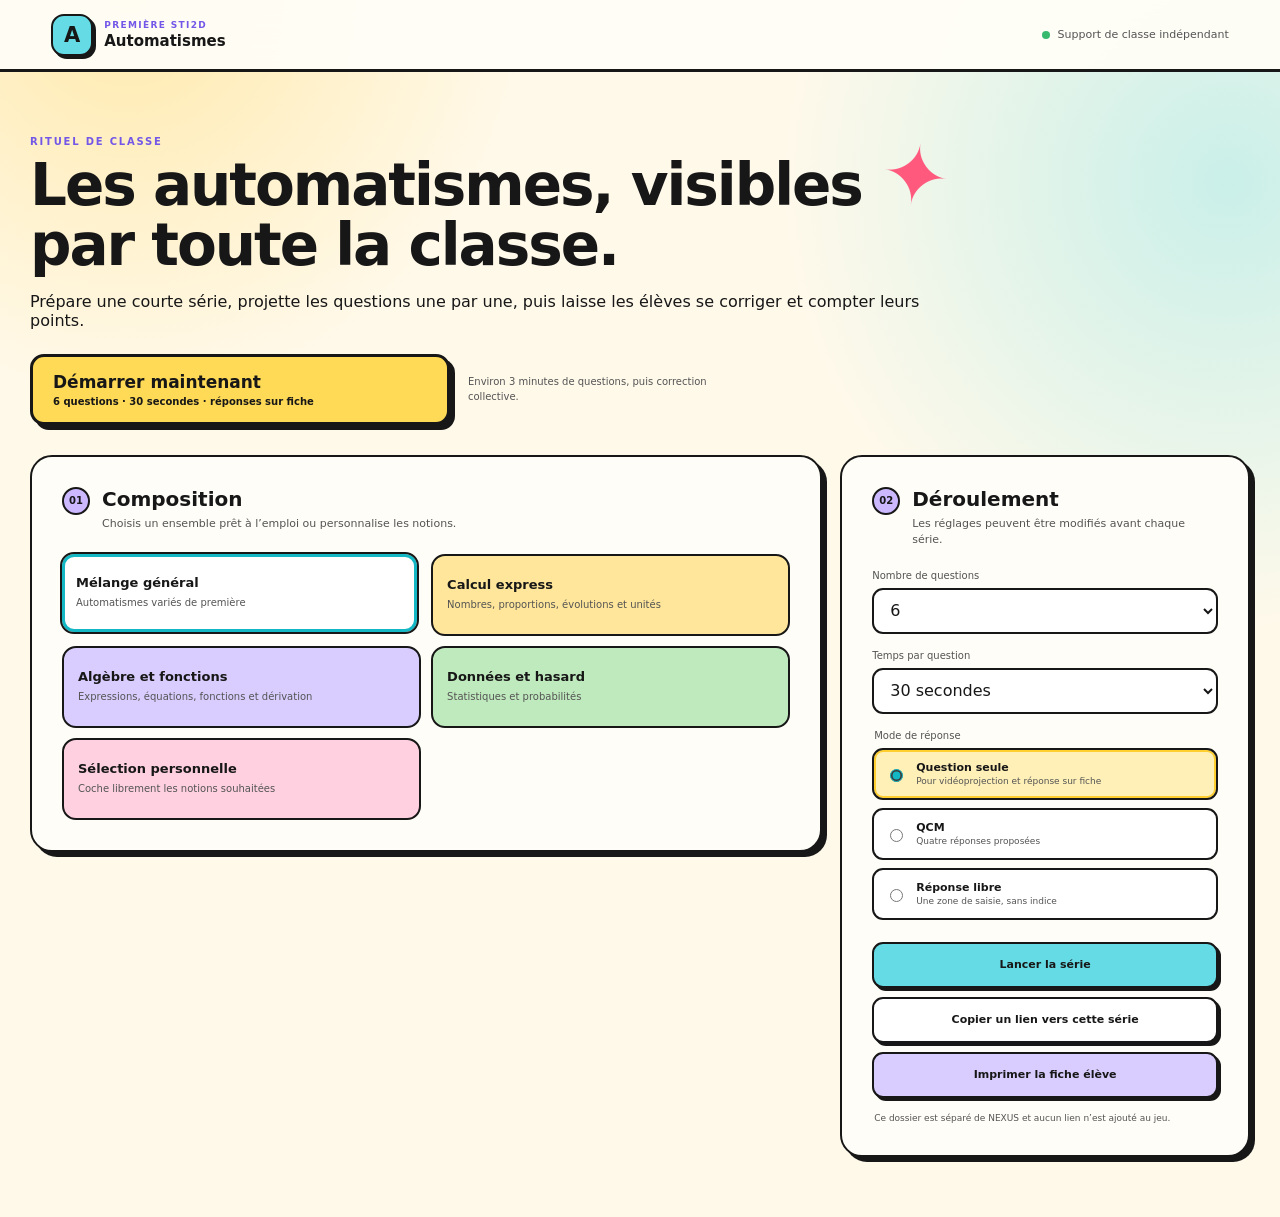
==== index.html @ 1dc505b8 "Synchroniser le moteur de questions audité" ====
<!doctype html>
<html lang="fr">
  <head>
    <meta charset="utf-8">
    <meta name="viewport" content="width=device-width, initial-scale=1, maximum-scale=1, user-scalable=no, viewport-fit=cover">
    <meta name="theme-color" content="#fffaf0">
    <meta name="robots" content="noindex, nofollow, noarchive">
    <title>Automatismes STI2D</title>
    <link rel="stylesheet" href="styles.css?v=1">
  </head>
  <body>
    <div class="ambient ambient-a"></div>
    <div class="ambient ambient-b"></div>

    <header class="topbar">
      <div class="brand"><span class="brand-mark">A</span><span><small>Première STI2D</small><strong>Automatismes</strong></span></div>
      <div class="privacy"><span></span>Support de classe indépendant</div>
    </header>

    <main class="shell">
      <section id="setup-screen" class="screen setup-screen">
        <div class="hero">
          <p class="eyebrow">Rituel de classe</p>
          <h1>Les automatismes, visibles par toute la classe.</h1>
          <p>Prépare une courte série, projette les questions une par une, puis laisse les élèves se corriger et compter leurs points.</p>
          <div class="quick-launch">
            <button id="quick-start" class="quick-button" type="button"><span>Démarrer maintenant</span><strong>6 questions · 30 secondes · réponses sur fiche</strong></button>
            <small>Environ 3 minutes de questions, puis correction collective.</small>
          </div>
        </div>

        <div class="setup-grid">
          <section class="panel configuration-panel">
            <div class="panel-title"><span>01</span><div><h2>Composition</h2><p>Choisis un ensemble prêt à l’emploi ou personnalise les notions.</p></div></div>
            <div id="preset-list" class="preset-list" role="radiogroup" aria-label="Type de série">
              <button type="button" class="preset active" data-preset="mixed" role="radio" aria-checked="true"><strong>Mélange général</strong><span>Automatismes variés de première</span></button>
              <button type="button" class="preset" data-preset="calculation" role="radio" aria-checked="false"><strong>Calcul express</strong><span>Nombres, proportions, évolutions et unités</span></button>
              <button type="button" class="preset" data-preset="algebra" role="radio" aria-checked="false"><strong>Algèbre et fonctions</strong><span>Expressions, équations, fonctions et dérivation</span></button>
              <button type="button" class="preset" data-preset="data" role="radio" aria-checked="false"><strong>Données et hasard</strong><span>Statistiques et probabilités</span></button>
              <button type="button" class="preset" data-preset="custom" role="radio" aria-checked="false"><strong>Sélection personnelle</strong><span>Coche librement les notions souhaitées</span></button>
            </div>
            <div id="skill-picker" class="skill-picker" hidden>
              <div class="skill-picker-head"><strong>Notions disponibles</strong><button id="toggle-all-skills" type="button">Tout sélectionner</button></div>
              <div id="skill-list" class="skill-list"></div>
            </div>
          </section>

          <aside class="panel settings-panel">
            <div class="panel-title"><span>02</span><div><h2>Déroulement</h2><p>Les réglages peuvent être modifiés avant chaque série.</p></div></div>
            <label class="field"><span>Nombre de questions</span><select id="question-count"><option>4</option><option selected>6</option><option>8</option><option>10</option><option>12</option></select></label>
            <label class="field"><span>Temps par question</span><select id="question-duration"><option value="15">15 secondes</option><option value="20">20 secondes</option><option value="30" selected>30 secondes</option><option value="45">45 secondes</option><option value="60">1 minute</option><option value="0">Sans chronomètre</option></select></label>
            <fieldset class="mode-field">
              <legend>Mode de réponse</legend>
              <label><input type="radio" name="answer-mode" value="projection" checked><span><b>Question seule</b><small>Pour vidéoprojection et réponse sur fiche</small></span></label>
              <label><input type="radio" name="answer-mode" value="qcm"><span><b>QCM</b><small>Quatre réponses proposées</small></span></label>
              <label><input type="radio" name="answer-mode" value="free"><span><b>Réponse libre</b><small>Une zone de saisie, sans indice</small></span></label>
            </fieldset>
            <div class="setup-actions">
              <button id="start-series" class="primary-button" type="button">Lancer la série</button>
              <button id="copy-series-link" class="secondary-button" type="button">Copier un lien vers cette série</button>
              <a class="sheet-button" href="fiche.html" target="_blank" rel="noopener">Imprimer la fiche élève</a>
            </div>
            <p class="private-note">Ce dossier est séparé de NEXUS et aucun lien n’est ajouté au jeu.</p>
          </aside>
        </div>
      </section>

      <section id="series-screen" class="screen series-screen" hidden>
        <div class="series-head">
          <div><p class="eyebrow">Automatismes du jour</p><strong id="series-progress">Question 1 sur 6</strong></div>
          <div class="progress-line"><span id="progress-bar"></span></div>
          <button id="pause-series" class="ghost-button" type="button">Pause</button>
        </div>
        <article class="question-panel">
          <div class="question-topline">
            <span id="question-skill">Calcul numérique</span>
            <div id="timer" class="timer"><strong id="timer-value">30</strong><small>s</small></div>
          </div>
          <div id="question-visual" class="question-visual" hidden></div>
          <h2 id="question-text"></h2>
          <div id="answer-zone" class="answer-zone"></div>
          <div class="question-actions">
            <button id="quit-series" class="text-button" type="button">Quitter la série</button>
            <button id="next-question" class="primary-button" type="button">Valider et continuer</button>
          </div>
        </article>
      </section>

      <section id="review-screen" class="screen review-screen" hidden>
        <div class="review-hero">
          <div><p class="eyebrow">Correction de la série</p><h1 id="review-title">Reprenons les six questions.</h1><p id="review-summary"></p></div>
          <div id="score-card" class="score-card"><strong id="score-value">0/6</strong><span>réponses justes</span></div>
        </div>
        <div id="review-list" class="review-list"></div>
        <nav class="review-nav" aria-label="Navigation dans la correction">
          <button id="previous-correction" class="secondary-button" type="button">← Correction précédente</button>
          <strong id="review-progress">Correction 1 sur 6</strong>
          <button id="next-correction" class="primary-button" type="button">Correction suivante →</button>
        </nav>
        <div class="review-actions">
          <button id="restart-series" class="secondary-button" type="button">Rejouer la même série</button>
          <button id="new-series" class="primary-button" type="button">Préparer une autre série</button>
        </div>
      </section>
    </main>

    <dialog id="pause-dialog">
      <div class="dialog-card"><p class="eyebrow">Chronomètre arrêté</p><h2>Série en pause</h2><p>La question reste visible. Le temps reprendra à ton signal.</p><button id="resume-series" class="primary-button" type="button">Reprendre</button></div>
    </dialog>
    <div id="toast" class="toast" role="status" aria-live="polite"></div>

    <script src="question-engine.js?v=31"></script>
    <script src="app.js?v=1"></script>
  </body>
</html>
---- styles.css ----
:root {
  color-scheme: dark;
  --bg: #06131e;
  --panel: rgba(9, 31, 44, 0.91);
  --panel-soft: rgba(6, 24, 35, 0.75);
  --line: rgba(136, 205, 222, 0.18);
  --line-bright: rgba(136, 222, 236, 0.42);
  --text: #f2f8fb;
  --muted: #98afba;
  --cyan: #66e4e7;
  --blue: #58aaf7;
  --violet: #c47cff;
  --green: #78e6a3;
  --danger: #ff758d;
  --amber: #ffca78;
  --shadow: 0 24px 75px rgba(0, 0, 0, 0.3);
}
* { box-sizing: border-box; }
[hidden] { display: none !important; }
html { min-width: 320px; background: var(--bg); }
body {
  margin: 0; min-width: 320px; min-height: 100vh; color: var(--text);
  background: linear-gradient(rgba(100,198,220,.025) 1px, transparent 1px), linear-gradient(90deg, rgba(100,198,220,.025) 1px, transparent 1px), radial-gradient(circle at 50% 5%, rgba(47,135,162,.15), transparent 34rem), linear-gradient(145deg, #06131e, #071b28 55%, #06141e);
  background-size: 42px 42px, 42px 42px, auto, auto;
  font-family: Inter, ui-sans-serif, system-ui, -apple-system, BlinkMacSystemFont, "Segoe UI", sans-serif;
}
button, select, input { font: inherit; }
button:not(:disabled), select, input { cursor: pointer; }
button { color: inherit; }
.ambient { position: fixed; z-index: -1; width: 32rem; height: 32rem; border-radius: 50%; filter: blur(100px); opacity: .13; pointer-events: none; }
.ambient-a { top: -7rem; left: -18rem; background: var(--blue); }
.ambient-b { right: -18rem; bottom: -8rem; background: var(--violet); }
.topbar { display: flex; justify-content: space-between; align-items: center; min-height: 72px; padding: 10px clamp(18px,4vw,60px); border-bottom: 1px solid var(--line); background: rgba(5,18,28,.9); backdrop-filter: blur(20px); }
.brand { display: flex; align-items: center; gap: 11px; }
.brand-mark { display: grid; place-items: center; width: 42px; height: 42px; border: 1px solid rgba(102,228,231,.45); border-radius: 13px; color: var(--cyan); background: rgba(102,228,231,.08); font-size: 21px; font-weight: 900; }
.brand small, .brand strong { display: block; }
.brand small { color: var(--violet); font-size: 9px; font-weight: 900; letter-spacing: .15em; text-transform: uppercase; }
.brand strong { margin-top: 2px; font-size: 15px; }
.privacy { display: flex; align-items: center; gap: 8px; color: var(--muted); font-size: 11px; }
.privacy span { width: 8px; height: 8px; border-radius: 50%; background: var(--green); box-shadow: 0 0 12px rgba(120,230,163,.65); }
.shell { width: min(1220px, calc(100% - 32px)); margin: 0 auto; padding: clamp(28px,5vw,64px) 0 60px; }
.hero { max-width: 820px; margin-bottom: 30px; }
.eyebrow { margin: 0; color: var(--violet); font-size: 10px; font-weight: 900; letter-spacing: .18em; text-transform: uppercase; }
.hero h1, .review-hero h1 { margin: 8px 0 12px; font-size: clamp(30px,5vw,58px); line-height: 1.04; letter-spacing: -.035em; }
.hero > p:last-child, .review-hero > div > p:last-child { max-width: 700px; margin: 0; color: var(--muted); font-size: 15px; line-height: 1.65; }
.setup-grid { display: grid; grid-template-columns: minmax(0,1.45fr) minmax(310px,.75fr); gap: 18px; align-items: start; }
.panel, .question-panel, .review-item { border: 1px solid var(--line); border-radius: 22px; background: var(--panel); box-shadow: var(--shadow); }
.panel { padding: clamp(20px,3vw,30px); }
.panel-title { display: flex; gap: 12px; margin-bottom: 22px; }
.panel-title > span { color: var(--violet); font-size: 10px; font-weight: 900; }
.panel-title h2 { margin: 0; font-size: 20px; }
.panel-title p { margin: 5px 0 0; color: var(--muted); font-size: 11px; line-height: 1.45; }
.preset-list { display: grid; grid-template-columns: 1fr 1fr; gap: 10px; }
.preset { min-height: 82px; padding: 14px; border: 1px solid var(--line); border-radius: 14px; background: var(--panel-soft); text-align: left; }
.preset strong, .preset span { display: block; }
.preset strong { font-size: 13px; }
.preset span { margin-top: 6px; color: var(--muted); font-size: 10px; line-height: 1.4; }
.preset.active { border-color: var(--cyan); background: rgba(102,228,231,.09); box-shadow: inset 0 0 0 1px rgba(102,228,231,.12); }
.preset.active strong { color: var(--cyan); }
.skill-picker { margin-top: 18px; padding-top: 18px; border-top: 1px solid var(--line); }
.skill-picker-head { display: flex; justify-content: space-between; gap: 12px; align-items: center; margin-bottom: 10px; font-size: 11px; }
.skill-picker-head button { padding: 0; border: 0; color: var(--cyan); background: transparent; font-size: 9px; text-decoration: underline; }
.skill-list { display: grid; grid-template-columns: repeat(2,1fr); gap: 8px; }
.skill-option { display: flex; align-items: center; gap: 8px; min-height: 40px; padding: 9px 10px; border: 1px solid var(--line); border-radius: 10px; color: var(--muted); background: rgba(4,20,29,.45); font-size: 10px; }
.skill-option:has(input:checked) { color: var(--text); border-color: rgba(102,228,231,.36); }
.skill-option input { accent-color: var(--cyan); }
.field { display: grid; gap: 7px; margin-bottom: 16px; }
.field > span, .mode-field legend { color: var(--muted); font-size: 10px; }
select { width: 100%; min-height: 46px; padding: 10px 34px 10px 12px; border: 1px solid var(--line-bright); border-radius: 11px; color: var(--text); background: #092231; }
.mode-field { display: grid; gap: 8px; margin: 0; padding: 0; border: 0; }
.mode-field legend { margin-bottom: 7px; }
.mode-field label { display: flex; align-items: center; gap: 10px; min-height: 52px; padding: 9px 11px; border: 1px solid var(--line); border-radius: 11px; background: rgba(4,20,29,.45); }
.mode-field input { accent-color: var(--cyan); }
.mode-field b, .mode-field small { display: block; }
.mode-field b { font-size: 11px; }
.mode-field small { margin-top: 2px; color: var(--muted); font-size: 9px; }
.setup-actions { display: grid; gap: 9px; margin-top: 22px; }
.primary-button, .secondary-button, .ghost-button { min-height: 46px; padding: 11px 16px; border-radius: 11px; font-size: 11px; font-weight: 900; }
.primary-button { border: 1px solid var(--cyan); color: #052129; background: linear-gradient(135deg,#7bf4ec,#61c9ed); }
.secondary-button { border: 1px solid var(--line-bright); color: var(--cyan); background: rgba(102,228,231,.05); }
.ghost-button { border: 1px solid var(--line); color: var(--muted); background: transparent; }
.private-note { margin: 14px 2px 0; color: var(--muted); font-size: 9px; line-height: 1.5; }
.series-screen { max-width: 980px; margin: 0 auto; }
.series-head { display: grid; grid-template-columns: auto 1fr auto; gap: 18px; align-items: center; margin-bottom: 16px; }
.series-head strong { display: block; margin-top: 5px; font-size: 13px; }
.progress-line { height: 6px; overflow: hidden; border-radius: 999px; background: rgba(136,205,222,.13); }
.progress-line span { display: block; width: 0; height: 100%; background: linear-gradient(90deg,var(--cyan),var(--violet)); transition: width .25s ease; }
.question-panel { min-height: 610px; padding: clamp(20px,4vw,44px); }
.question-topline { display: flex; justify-content: space-between; gap: 20px; align-items: center; }
.question-topline > span { color: var(--violet); font-size: 10px; font-weight: 900; letter-spacing: .12em; text-transform: uppercase; }
.timer { --timer-progress: 1; display: flex; align-items: baseline; justify-content: center; width: 66px; height: 66px; padding-top: 17px; border-radius: 50%; background: radial-gradient(circle at center,#09202d 59%,transparent 61%), conic-gradient(var(--cyan) calc(var(--timer-progress) * 1turn),rgba(136,205,222,.13) 0); }
.timer.warning { background: radial-gradient(circle at center,#09202d 59%,transparent 61%), conic-gradient(var(--amber) calc(var(--timer-progress) * 1turn),rgba(136,205,222,.13) 0); }
.timer.urgent { background: radial-gradient(circle at center,#09202d 59%,transparent 61%), conic-gradient(var(--danger) calc(var(--timer-progress) * 1turn),rgba(136,205,222,.13) 0); }
.timer strong { font-size: 22px; font-variant-numeric: tabular-nums; }
.timer small { margin-left: 2px; color: var(--muted); font-size: 9px; }
#question-text { max-width: 850px; min-height: 110px; margin: 42px auto 34px; font-size: clamp(24px,4vw,42px); line-height: 1.32; text-align: center; }
.answer-zone { display: grid; grid-template-columns: 1fr 1fr; gap: 11px; max-width: 820px; margin: 0 auto; }
.answer-button { min-height: 72px; padding: 14px; border: 1px solid var(--line-bright); border-radius: 13px; color: var(--text); background: rgba(7,30,42,.78); font-size: 16px; font-weight: 750; }
.answer-button:hover { border-color: var(--cyan); }
.answer-button.selected { border-color: var(--cyan); color: var(--cyan); background: rgba(102,228,231,.12); box-shadow: inset 0 0 0 1px rgba(102,228,231,.18); }
.free-answer { grid-column: 1 / -1; width: 100%; min-height: 60px; padding: 14px 16px; border: 1px solid var(--line-bright); border-radius: 13px; color: var(--text); background: #071d29; font-size: 18px; text-align: center; }
.projection-note { grid-column: 1 / -1; padding: 19px; border: 1px dashed var(--line-bright); border-radius: 13px; color: var(--muted); text-align: center; font-size: 12px; }
.question-actions { display: flex; justify-content: space-between; gap: 12px; align-items: center; margin-top: 34px; }
.text-button { padding: 10px 0; border: 0; color: var(--muted); background: transparent; font-size: 10px; text-decoration: underline; }
.question-visual { margin: 20px auto 0; max-width: 820px; }
.question-visual table { width: 100%; border-collapse: collapse; text-align: center; }
.question-visual th, .question-visual td { padding: 9px; border: 1px solid rgba(136,205,222,.25); }
.question-visual th { color: #d59bff; background: rgba(102,228,231,.055); }
.variation-svg, .question-plot { display: block; width: 100%; max-height: 250px; border: 1px solid var(--line); border-radius: 14px; background: rgba(4,20,29,.78); }
.variation-svg text { font: 700 15px Inter,ui-sans-serif,system-ui,sans-serif; text-anchor: middle; }
.variation-svg .variation-grid { fill: none; stroke: rgba(136,205,222,.42); stroke-width: 1.5; }
.variation-svg .variation-axis { fill: #d59bff; }
.variation-svg .variation-x { fill: #dbe8ed; font-size: 14px; }
.variation-svg .variation-value { fill: #74e4e6; }
.variation-svg .variation-arrow { stroke: #c47cff; stroke-width: 3.5; stroke-linecap: round; }
.variation-svg marker path { fill: #c47cff; }
.code-panel { margin: 0; padding: 15px; overflow-x: auto; border: 1px solid var(--line); border-radius: 13px; color: #d9fff7; background: #04141d; font: 13px/1.55 ui-monospace,SFMono-Regular,Menlo,Monaco,Consolas,monospace; white-space: pre-wrap; }
.mini-bars { display: flex; justify-content: center; gap: clamp(14px,5vw,34px); height: 190px; padding: 15px 18px 8px; border: 1px solid var(--line); border-radius: 14px; background: rgba(4,20,29,.68); }
.mini-bars > div { display: grid; grid-template-rows: 1fr auto; width: min(58px,18%); min-width: 38px; }
.mini-bars span { position: relative; align-self: end; display: block; height: var(--bar-height); min-height: 20px; border-radius: 7px 7px 2px 2px; background: linear-gradient(180deg,var(--violet),var(--blue)); }
.mini-bars b { position: absolute; top: -18px; left: 50%; transform: translateX(-50%); font-size: 10px; }
.mini-bars small { padding-top: 6px; color: var(--muted); font-size: 10px; text-align: center; }
.review-hero { display: flex; justify-content: space-between; gap: 28px; align-items: flex-end; margin-bottom: 24px; }
.review-hero h1 { font-size: clamp(30px,4vw,48px); }
.score-card { flex: 0 0 auto; min-width: 155px; padding: 18px; border: 1px solid var(--line-bright); border-radius: 17px; background: rgba(102,228,231,.06); text-align: center; }
.score-card strong, .score-card span { display: block; }
.score-card strong { color: var(--cyan); font-size: 34px; }
.score-card span { margin-top: 3px; color: var(--muted); font-size: 9px; text-transform: uppercase; }
.review-list { display: grid; gap: 13px; }
.review-item { min-height: 380px; padding: clamp(24px,4vw,46px); }
.review-item-head { display: flex; justify-content: space-between; gap: 15px; color: var(--muted); font-size: 9px; text-transform: uppercase; letter-spacing: .1em; }
.review-visual { max-width: 820px; margin: 24px auto 0; }
.review-visual table { width: 100%; border-collapse: collapse; text-align: center; background: #fff; }
.review-visual th, .review-visual td { padding: 9px; border: 2px solid #171717; }
.review-visual th { background: #d9ccff; }
.review-visual .code-panel { font-size: clamp(15px,1.7vw,21px); }
.review-visual .variation-svg, .review-visual .question-plot { width: 100%; }
.review-visual .mini-bars { max-width: 720px; margin: 0 auto; }
.review-status { color: var(--green); }
.review-item.wrong .review-status { color: var(--danger); }
.review-item.unanswered .review-status { color: var(--amber); }
.review-question { margin: 32px 0; font-size: clamp(28px,4.5vw,52px); line-height: 1.3; text-align: center; }
.review-answer { display: grid; gap: 7px; padding: 20px; border-radius: 12px; background: rgba(120,230,163,.07); font-size: clamp(16px,2vw,23px); line-height: 1.5; text-align: center; }
.review-answer .student { color: var(--muted); }
.review-explanation { margin: 22px 2px 0; color: #dcebf0; font-size: clamp(13px,1.5vw,18px); line-height: 1.6; text-align: center; }
.review-nav { display: grid; grid-template-columns: 1fr auto 1fr; gap: 14px; align-items: center; margin-top: 20px; }
.review-nav button:last-child { justify-self: end; }
.review-nav strong { min-width: 150px; text-align: center; font-size: 11px; }
.review-nav button:disabled { opacity: .35; cursor: default; box-shadow: none; }
.review-actions { display: flex; justify-content: flex-end; gap: 10px; margin-top: 22px; }
dialog { padding: 0; border: 0; color: var(--text); background: transparent; }
dialog::backdrop { background: rgba(1,8,13,.78); backdrop-filter: blur(7px); }
.dialog-card { width: min(440px,calc(100vw - 30px)); padding: 30px; border: 1px solid var(--line-bright); border-radius: 20px; background: #09202d; box-shadow: var(--shadow); text-align: center; }
.dialog-card h2 { margin: 8px 0; }
.dialog-card > p:not(.eyebrow) { color: var(--muted); font-size: 12px; line-height: 1.6; }
.dialog-card button { width: 100%; margin-top: 13px; }
.toast { position: fixed; z-index: 50; right: 20px; bottom: 20px; max-width: min(390px,calc(100% - 40px)); padding: 12px 15px; border: 1px solid var(--line-bright); border-radius: 11px; background: #0b2a3a; box-shadow: var(--shadow); font-size: 11px; opacity: 0; pointer-events: none; transform: translateY(12px); transition: .2s ease; }
.toast.show { opacity: 1; transform: translateY(0); }
.math-inline { display: inline-block; white-space: nowrap; }
@media (max-width: 800px) {
  .setup-grid { grid-template-columns: 1fr; }
  .settings-panel { order: -1; }
  .series-head { grid-template-columns: 1fr auto; }
  .progress-line { grid-column: 1 / -1; grid-row: 2; }
  .question-panel { min-height: 0; }
  .review-hero { align-items: center; }
}
@media (max-width: 560px) {
  .topbar { min-height: 64px; padding-inline: 14px; }
  .privacy { font-size: 0; }
  .privacy span { display: block; }
  .shell { width: min(100% - 20px,540px); padding-top: 25px; }
  .hero h1 { font-size: 34px; }
  .preset-list, .skill-list, .answer-zone { grid-template-columns: 1fr; }
  .question-panel { padding: 17px 13px; }
  #question-text { min-height: 90px; margin-block: 28px 25px; font-size: 24px; }
  .timer { width: 58px; height: 58px; padding-top: 15px; }
  .timer strong { font-size: 19px; }
  .question-actions { align-items: stretch; flex-direction: column-reverse; }
  .question-actions .primary-button { width: 100%; }
  .review-hero { display: grid; }
  .score-card { justify-self: stretch; }
  .review-actions { display: grid; }
  .review-nav { grid-template-columns: 1fr 1fr; }
  .review-nav strong { grid-column: 1 / -1; grid-row: 1; }
  .review-nav button { width: 100%; }
}
@media (prefers-reduced-motion: reduce) { *, *::before, *::after { scroll-behavior: auto !important; transition: none !important; } }

/* Thème clair conçu pour la vidéoprojection */
:root {
  color-scheme: light;
  --bg: #fff9ea;
  --panel: #fffdf7;
  --panel-soft: #f7f1e4;
  --line: #171717;
  --line-bright: #171717;
  --text: #171717;
  --muted: #545454;
  --cyan: #13b8c4;
  --blue: #3189ff;
  --violet: #7257e8;
  --green: #2faa65;
  --danger: #dc3f67;
  --amber: #f3a51b;
  --shadow: 5px 5px 0 #171717;
}
html { background: var(--bg); }
body {
  background:
    radial-gradient(circle at 10% 0%, rgba(255,210,79,.4), transparent 25rem),
    radial-gradient(circle at 96% 15%, rgba(102,222,231,.35), transparent 28rem),
    #fff9ea;
}
.ambient { display: none; }
.topbar { border-bottom: 3px solid #171717; background: rgba(255,253,247,.94); }
.brand-mark { border: 2px solid #171717; color: #171717; background: #65dce5; box-shadow: 3px 3px 0 #171717; }
.brand small { color: #7257e8; }
.privacy span { background: #37b96e; box-shadow: none; }
.hero { position: relative; max-width: 920px; }
.hero::after { content: "✦"; position: absolute; top: -8px; right: 0; color: #ff597e; font-size: clamp(42px,7vw,82px); transform: rotate(9deg); }
.hero h1 { max-width: 840px; color: #171717; }
.eyebrow { color: #7257e8; }
.quick-launch { display: flex; flex-wrap: wrap; gap: 12px 18px; align-items: center; margin-top: 24px; }
.quick-button { display: grid; gap: 4px; min-width: min(100%,420px); padding: 15px 20px; border: 3px solid #171717; border-radius: 14px; color: #171717; background: #ffda56; box-shadow: 5px 5px 0 #171717; text-align: left; }
.quick-button span { font-size: 17px; font-weight: 900; }
.quick-button strong { font-size: 10px; }
.quick-button:hover { transform: translate(2px,2px); box-shadow: 3px 3px 0 #171717; }
.quick-launch small { max-width: 250px; color: #545454; font-size: 10px; line-height: 1.5; }
.panel, .question-panel, .review-item { border: 2px solid #171717; background: #fffdf7; box-shadow: 5px 5px 0 #171717; }
.panel-title > span { display: grid; place-items: center; flex: 0 0 28px; width: 28px; height: 28px; border: 2px solid #171717; border-radius: 50%; color: #171717; background: #cbb8ff; }
.preset { border: 2px solid #171717; color: #171717; background: #fff; }
.preset:nth-child(1) { background: #c7f1f3; }
.preset:nth-child(2) { background: #ffe69a; }
.preset:nth-child(3) { background: #d9ccff; }
.preset:nth-child(4) { background: #bfeabd; }
.preset:nth-child(5) { background: #ffd0df; }
.preset.active { border-color: #171717; background: #fff; box-shadow: inset 0 0 0 3px #13b8c4; transform: translate(-2px,-2px); }
.preset.active strong { color: #171717; }
.skill-picker { border-top: 2px solid #171717; }
.skill-option { border: 1.5px solid #171717; color: #333; background: #fff; }
.skill-option:has(input:checked) { border-color: #171717; color: #171717; background: #d9f5f6; }
select { border: 2px solid #171717; color: #171717; background: #fff; }
.mode-field label { border: 2px solid #171717; background: #fff; }
.mode-field label:has(input:checked) { background: #fff0b8; box-shadow: inset 0 0 0 2px #ffcf2f; }
.primary-button, .secondary-button, .ghost-button, .sheet-button { border: 2px solid #171717; color: #171717; box-shadow: 3px 3px 0 #171717; }
.primary-button { background: #65dce5; }
.secondary-button { background: #fff; }
.ghost-button { background: #fff; }
.sheet-button { display: grid; place-items: center; min-height: 46px; padding: 11px 16px; border-radius: 11px; background: #d9ccff; font-size: 11px; font-weight: 900; text-decoration: none; }
.primary-button:hover, .secondary-button:hover, .ghost-button:hover, .sheet-button:hover { transform: translate(1px,1px); box-shadow: 2px 2px 0 #171717; }
.series-head .eyebrow { color: #7257e8; }
.progress-line { height: 10px; border: 2px solid #171717; background: #fff; }
.progress-line span { background: #7257e8; }
.question-panel { background: #fff; }
.question-topline > span { display: inline-block; padding: 8px 12px; border: 2px solid #171717; border-radius: 999px; color: #171717; background: #d9ccff; }
.timer { background: radial-gradient(circle at center,#fff 57%,transparent 59%), conic-gradient(#13b8c4 calc(var(--timer-progress) * 1turn),#e8e2d7 0); box-shadow: 0 0 0 2px #171717; }
.timer.warning { background: radial-gradient(circle at center,#fff 57%,transparent 59%), conic-gradient(#f3a51b calc(var(--timer-progress) * 1turn),#e8e2d7 0); }
.timer.urgent { background: radial-gradient(circle at center,#fff 57%,transparent 59%), conic-gradient(#dc3f67 calc(var(--timer-progress) * 1turn),#e8e2d7 0); }
#question-text { color: #111; font-size: clamp(30px,5vw,58px); }
.answer-button { border: 3px solid #171717; color: #171717; background: #fff; box-shadow: 3px 3px 0 #171717; font-size: clamp(18px,2vw,25px); }
.answer-button:nth-child(1) { background: #c7f1f3; }
.answer-button:nth-child(2) { background: #ffe69a; }
.answer-button:nth-child(3) { background: #d9ccff; }
.answer-button:nth-child(4) { background: #ffd0df; }
.answer-button.selected { border-color: #171717; color: #171717; background: #bfeabd; box-shadow: inset 0 0 0 4px #2faa65, 3px 3px 0 #171717; }
.free-answer { border: 3px solid #171717; color: #171717; background: #fff; box-shadow: 3px 3px 0 #171717; }
.projection-note { border: 2px dashed #171717; color: #434343; background: #fff7ce; }
.question-visual table { background: #fff; }
.question-visual th, .question-visual td { border: 2px solid #171717; }
.question-visual th { color: #171717; background: #d9ccff; }
.variation-svg, .question-plot { border: 2px solid #171717; background: #fff; }
.code-panel { border: 2px solid #171717; color: #171717; background: #f6f2e9; }
.mini-bars { border: 2px solid #171717; background: #fff; }
.mini-bars span { background: linear-gradient(180deg,#7257e8,#13b8c4); }
.score-card { border: 3px solid #171717; background: #ffda56; box-shadow: 4px 4px 0 #171717; }
.score-card strong { color: #171717; }
.review-item:nth-child(4n+1) { border-left: 12px solid #65dce5; }
.review-item:nth-child(4n+2) { border-left: 12px solid #ffda56; }
.review-item:nth-child(4n+3) { border-left: 12px solid #cbb8ff; }
.review-item:nth-child(4n) { border-left: 12px solid #ffabc5; }
.review-answer { border: 1.5px solid #171717; background: #e4f7e4; }
.review-explanation { color: #333; }
dialog::backdrop { background: rgba(255,249,234,.82); backdrop-filter: blur(5px); }
.dialog-card { border: 3px solid #171717; color: #171717; background: #fff; box-shadow: 6px 6px 0 #171717; }
.toast { border: 2px solid #171717; color: #171717; background: #ffda56; box-shadow: 4px 4px 0 #171717; }
@media (max-width: 560px) {
  .hero::after { display: none; }
  .quick-button { width: 100%; }
  #question-text { font-size: 32px; }
}
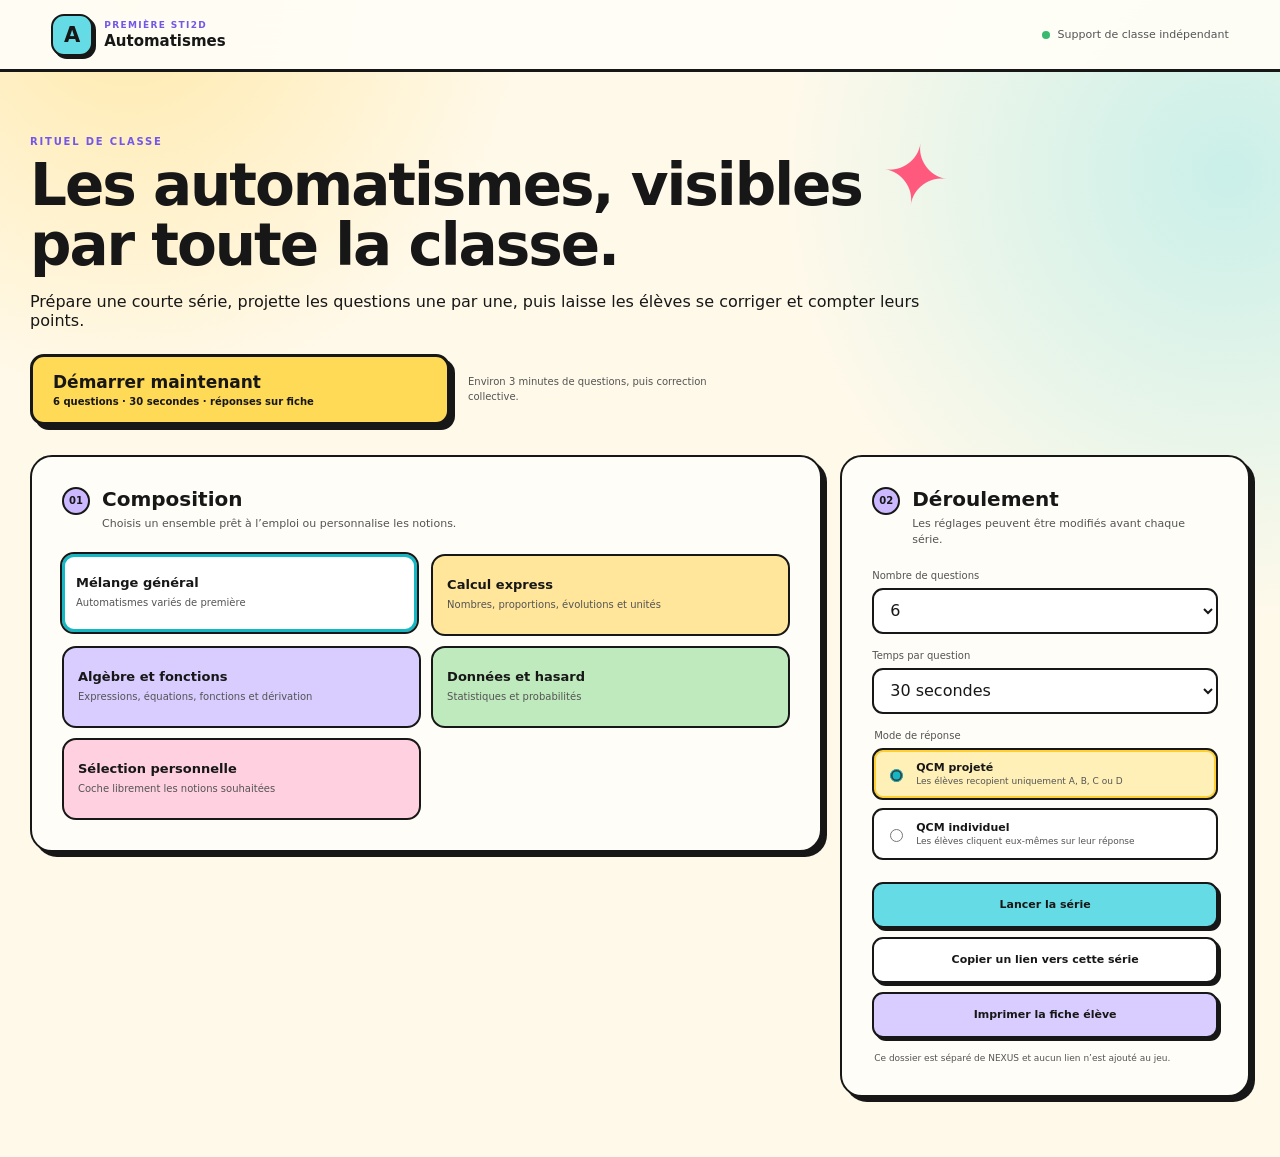
==== commit d37d26fe: "Restaurer les deux modes QCM" ====
--- a/index.html
+++ b/index.html
@@ -6,7 +6,7 @@
     <meta name="theme-color" content="#fffaf0">
     <meta name="robots" content="noindex, nofollow, noarchive">
     <title>Automatismes STI2D</title>
-    <link rel="stylesheet" href="styles.css?v=1">
+    <link rel="stylesheet" href="styles.css?v=2">
   </head>
   <body>
     <div class="ambient ambient-a"></div>
@@ -51,9 +51,8 @@
             <label class="field"><span>Temps par question</span><select id="question-duration"><option value="15">15 secondes</option><option value="20">20 secondes</option><option value="30" selected>30 secondes</option><option value="45">45 secondes</option><option value="60">1 minute</option><option value="0">Sans chronomètre</option></select></label>
             <fieldset class="mode-field">
               <legend>Mode de réponse</legend>
-              <label><input type="radio" name="answer-mode" value="projection" checked><span><b>Question seule</b><small>Pour vidéoprojection et réponse sur fiche</small></span></label>
-              <label><input type="radio" name="answer-mode" value="qcm"><span><b>QCM</b><small>Quatre réponses proposées</small></span></label>
-              <label><input type="radio" name="answer-mode" value="free"><span><b>Réponse libre</b><small>Une zone de saisie, sans indice</small></span></label>
+              <label><input type="radio" name="answer-mode" value="projection" checked><span><b>QCM projeté</b><small>Les élèves recopient uniquement A, B, C ou D</small></span></label>
+              <label><input type="radio" name="answer-mode" value="qcm"><span><b>QCM individuel</b><small>Les élèves cliquent eux-mêmes sur leur réponse</small></span></label>
             </fieldset>
             <div class="setup-actions">
               <button id="start-series" class="primary-button" type="button">Lancer la série</button>
@@ -92,11 +91,17 @@
           <div id="score-card" class="score-card"><strong id="score-value">0/6</strong><span>réponses justes</span></div>
         </div>
         <div id="review-list" class="review-list"></div>
-        <nav class="review-nav" aria-label="Navigation dans la correction">
+        <nav id="review-nav" class="review-nav" aria-label="Navigation dans la correction">
           <button id="previous-correction" class="secondary-button" type="button">← Correction précédente</button>
           <strong id="review-progress">Correction 1 sur 6</strong>
           <button id="next-correction" class="primary-button" type="button">Correction suivante →</button>
         </nav>
+        <section id="projection-summary" class="projection-summary" aria-labelledby="projection-summary-title" hidden>
+          <p class="eyebrow">Résumé à projeter</p>
+          <h2 id="projection-summary-title">Toutes les réponses</h2>
+          <div id="projection-summary-list" class="projection-summary-list"></div>
+          <button id="back-to-corrections" class="secondary-button" type="button">← Revoir la dernière correction</button>
+        </section>
         <div class="review-actions">
           <button id="restart-series" class="secondary-button" type="button">Rejouer la même série</button>
           <button id="new-series" class="primary-button" type="button">Préparer une autre série</button>
@@ -110,6 +115,6 @@
     <div id="toast" class="toast" role="status" aria-live="polite"></div>
 
     <script src="question-engine.js?v=31"></script>
-    <script src="app.js?v=1"></script>
+    <script src="app.js?v=2"></script>
   </body>
 </html>
--- a/styles.css
+++ b/styles.css
@@ -95,10 +95,13 @@
 .timer small { margin-left: 2px; color: var(--muted); font-size: 9px; }
 #question-text { max-width: 850px; min-height: 110px; margin: 42px auto 34px; font-size: clamp(24px,4vw,42px); line-height: 1.32; text-align: center; }
 .answer-zone { display: grid; grid-template-columns: 1fr 1fr; gap: 11px; max-width: 820px; margin: 0 auto; }
-.answer-button { min-height: 72px; padding: 14px; border: 1px solid var(--line-bright); border-radius: 13px; color: var(--text); background: rgba(7,30,42,.78); font-size: 16px; font-weight: 750; }
+.answer-card { display: grid; grid-template-columns: auto 1fr; gap: 13px; align-items: center; min-height: 72px; padding: 12px 15px; border: 1px solid var(--line-bright); border-radius: 13px; color: var(--text); background: rgba(7,30,42,.78); font-size: 16px; font-weight: 750; text-align: left; }
+.answer-button { width: 100%; }
 .answer-button:hover { border-color: var(--cyan); }
 .answer-button.selected { border-color: var(--cyan); color: var(--cyan); background: rgba(102,228,231,.12); box-shadow: inset 0 0 0 1px rgba(102,228,231,.18); }
-.free-answer { grid-column: 1 / -1; width: 100%; min-height: 60px; padding: 14px 16px; border: 1px solid var(--line-bright); border-radius: 13px; color: var(--text); background: #071d29; font-size: 18px; text-align: center; }
+.answer-letter { display: grid; place-items: center; width: 42px; height: 42px; border: 2px solid currentColor; border-radius: 50%; font-size: 19px; font-weight: 950; }
+.answer-text { min-width: 0; }
+.projected-answer { cursor: default; }
 .projection-note { grid-column: 1 / -1; padding: 19px; border: 1px dashed var(--line-bright); border-radius: 13px; color: var(--muted); text-align: center; font-size: 12px; }
 .question-actions { display: flex; justify-content: space-between; gap: 12px; align-items: center; margin-top: 34px; }
 .text-button { padding: 10px 0; border: 0; color: var(--muted); background: transparent; font-size: 10px; text-decoration: underline; }
@@ -142,11 +145,20 @@
 .review-question { margin: 32px 0; font-size: clamp(28px,4.5vw,52px); line-height: 1.3; text-align: center; }
 .review-answer { display: grid; gap: 7px; padding: 20px; border-radius: 12px; background: rgba(120,230,163,.07); font-size: clamp(16px,2vw,23px); line-height: 1.5; text-align: center; }
 .review-answer .student { color: var(--muted); }
+.review-answer-letter { display: inline-grid; place-items: center; width: 1.7em; height: 1.7em; margin-inline: .18em; border: 2px solid currentColor; border-radius: 50%; line-height: 1; vertical-align: middle; }
+.review-answer-letter.correct { color: #176b3a; background: #bfeabd; }
 .review-explanation { margin: 22px 2px 0; color: #dcebf0; font-size: clamp(13px,1.5vw,18px); line-height: 1.6; text-align: center; }
 .review-nav { display: grid; grid-template-columns: 1fr auto 1fr; gap: 14px; align-items: center; margin-top: 20px; }
 .review-nav button:last-child { justify-self: end; }
 .review-nav strong { min-width: 150px; text-align: center; font-size: 11px; }
 .review-nav button:disabled { opacity: .35; cursor: default; box-shadow: none; }
+.projection-summary { padding: clamp(24px,4vw,46px); border: 3px solid #171717; border-radius: 18px; background: #fff; box-shadow: 5px 5px 0 #171717; text-align: center; }
+.projection-summary h2 { margin: 7px 0 28px; font-size: clamp(28px,4vw,46px); }
+.projection-summary-list { display: grid; grid-template-columns: repeat(auto-fit,minmax(210px,1fr)); gap: 14px; }
+.projection-summary-item { display: grid; grid-template-columns: 1fr auto auto; gap: 13px; align-items: center; min-height: 76px; padding: 13px 18px; border: 2px solid #171717; border-radius: 13px; background: #fff7ce; font-size: clamp(17px,2vw,24px); text-align: left; }
+.projection-summary-item b { font-size: 1.25em; }
+.projection-summary-item strong { display: grid; place-items: center; width: 2em; height: 2em; border: 2px solid #171717; border-radius: 50%; color: #176b3a; background: #bfeabd; font-size: 1.05em; }
+.projection-summary > button { margin-top: 25px; }
 .review-actions { display: flex; justify-content: flex-end; gap: 10px; margin-top: 22px; }
 dialog { padding: 0; border: 0; color: var(--text); background: transparent; }
 dialog::backdrop { background: rgba(1,8,13,.78); backdrop-filter: blur(7px); }
@@ -157,6 +169,24 @@
 .toast { position: fixed; z-index: 50; right: 20px; bottom: 20px; max-width: min(390px,calc(100% - 40px)); padding: 12px 15px; border: 1px solid var(--line-bright); border-radius: 11px; background: #0b2a3a; box-shadow: var(--shadow); font-size: 11px; opacity: 0; pointer-events: none; transform: translateY(12px); transition: .2s ease; }
 .toast.show { opacity: 1; transform: translateY(0); }
 .math-inline { display: inline-block; white-space: nowrap; }
+.math-inline-fraction { display: inline-flex; align-items: center; vertical-align: baseline; }
+.math-sub, .math-sup { font-family: inherit; font-size: .65em; line-height: 0; }
+.math-sub { vertical-align: -.34em; }
+.math-sup { vertical-align: .52em; }
+.math-vector { position: relative; display: inline-block; min-width: .72em; padding-top: .32em; vertical-align: -.04em; font-style: italic; line-height: 1; text-align: center; }
+.math-vector::before { content: ""; position: absolute; top: .09em; right: .12em; left: .04em; height: .065em; border-radius: 999px; background: currentColor; }
+.math-vector::after { content: ""; position: absolute; top: .015em; right: .035em; width: .18em; height: .18em; border-top: .065em solid currentColor; border-right: .065em solid currentColor; transform: rotate(45deg); transform-origin: center; }
+.math-norm { display: inline-flex; align-items: center; gap: .04em; white-space: nowrap; }
+.math-fraction { display: inline-grid; grid-template-rows: auto auto; align-items: center; min-width: 1.15em; margin: 0 .05em; vertical-align: middle; font-size: .88em; line-height: 1.02; text-align: center; white-space: nowrap; }
+.math-fraction > span:first-child { padding: 0 .12em .06em; border-bottom: .08em solid currentColor; }
+.math-fraction > span:last-child { padding: .05em .12em 0; }
+.math-signed-fraction { display: inline-flex; align-items: center; gap: .05em; vertical-align: middle; white-space: nowrap; }
+.math-signed-fraction > .math-fraction { vertical-align: 0; }
+.math-fraction-sign { line-height: 1; }
+.math-radical { display: inline-flex; align-items: flex-start; vertical-align: -.08em; line-height: 1; white-space: nowrap; }
+.math-radical-sign { position: relative; flex: 0 0 .7em; width: .7em; height: 1em; margin-right: -.01em; overflow: hidden; line-height: 1; text-indent: -100em; }
+.math-radical-sign::before { content: ""; position: absolute; inset: 0; background: currentColor; -webkit-clip-path: polygon(0 50%,10% 45%,29% 76%,49% 0,100% 0,100% 11%,58% 11%,38% 94%,27% 94%,5% 59%); clip-path: polygon(0 50%,10% 45%,29% 76%,49% 0,100% 0,100% 11%,58% 11%,38% 94%,27% 94%,5% 59%); }
+.math-radicand { min-width: .62em; margin-left: 0; padding: .025em .1em 0 .06em; border-top: .11em solid currentColor; line-height: .96; }
 @media (max-width: 800px) {
   .setup-grid { grid-template-columns: 1fr; }
   .settings-panel { order: -1; }
@@ -172,6 +202,8 @@
   .shell { width: min(100% - 20px,540px); padding-top: 25px; }
   .hero h1 { font-size: 34px; }
   .preset-list, .skill-list, .answer-zone { grid-template-columns: 1fr; }
+  .answer-card { min-height: 64px; padding: 9px 11px; }
+  .answer-letter { width: 36px; height: 36px; font-size: 16px; }
   .question-panel { padding: 17px 13px; }
   #question-text { min-height: 90px; margin-block: 28px 25px; font-size: 24px; }
   .timer { width: 58px; height: 58px; padding-top: 15px; }
@@ -258,13 +290,12 @@
 .timer.warning { background: radial-gradient(circle at center,#fff 57%,transparent 59%), conic-gradient(#f3a51b calc(var(--timer-progress) * 1turn),#e8e2d7 0); }
 .timer.urgent { background: radial-gradient(circle at center,#fff 57%,transparent 59%), conic-gradient(#dc3f67 calc(var(--timer-progress) * 1turn),#e8e2d7 0); }
 #question-text { color: #111; font-size: clamp(30px,5vw,58px); }
-.answer-button { border: 3px solid #171717; color: #171717; background: #fff; box-shadow: 3px 3px 0 #171717; font-size: clamp(18px,2vw,25px); }
-.answer-button:nth-child(1) { background: #c7f1f3; }
-.answer-button:nth-child(2) { background: #ffe69a; }
-.answer-button:nth-child(3) { background: #d9ccff; }
-.answer-button:nth-child(4) { background: #ffd0df; }
+.answer-card { border: 3px solid #171717; color: #171717; background: #fff; box-shadow: 3px 3px 0 #171717; font-size: clamp(18px,2vw,25px); }
+.answer-card:nth-child(1) { background: #c7f1f3; }
+.answer-card:nth-child(2) { background: #ffe69a; }
+.answer-card:nth-child(3) { background: #d9ccff; }
+.answer-card:nth-child(4) { background: #ffd0df; }
 .answer-button.selected { border-color: #171717; color: #171717; background: #bfeabd; box-shadow: inset 0 0 0 4px #2faa65, 3px 3px 0 #171717; }
-.free-answer { border: 3px solid #171717; color: #171717; background: #fff; box-shadow: 3px 3px 0 #171717; }
 .projection-note { border: 2px dashed #171717; color: #434343; background: #fff7ce; }
 .question-visual table { background: #fff; }
 .question-visual th, .question-visual td { border: 2px solid #171717; }
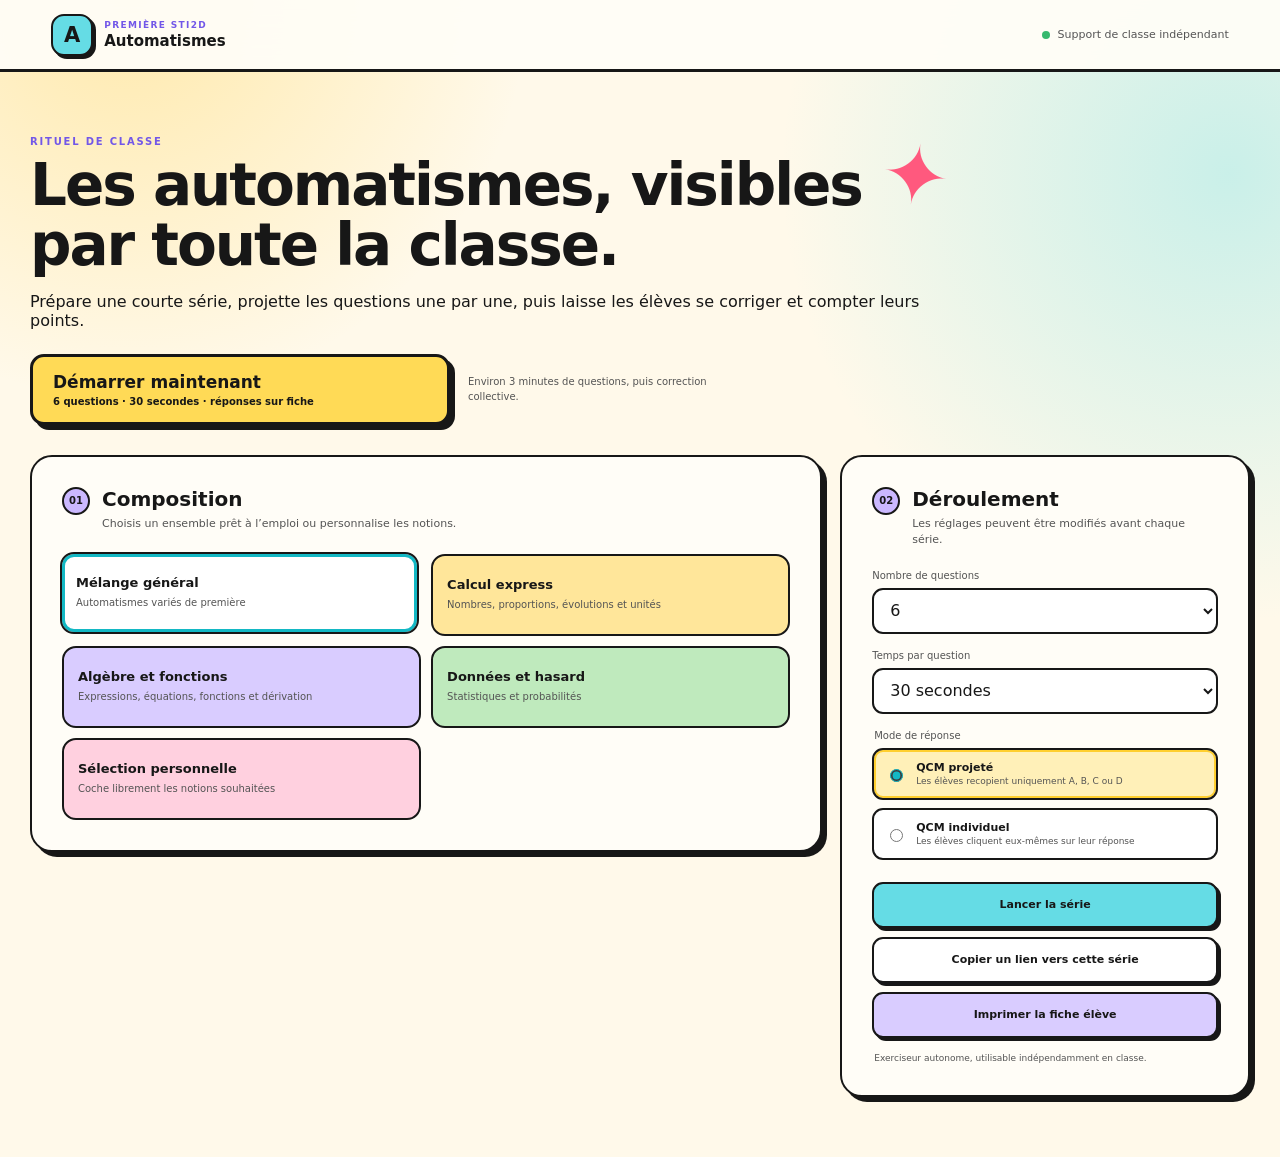
==== commit 86c023eb: "Enrichir les automatismes STI2D et la fiche élève" ====
--- a/index.html
+++ b/index.html
@@ -40,7 +40,7 @@
               <button type="button" class="preset" data-preset="custom" role="radio" aria-checked="false"><strong>Sélection personnelle</strong><span>Coche librement les notions souhaitées</span></button>
             </div>
             <div id="skill-picker" class="skill-picker" hidden>
-              <div class="skill-picker-head"><strong>Notions disponibles</strong><button id="toggle-all-skills" type="button">Tout sélectionner</button></div>
+              <div class="skill-picker-head"><strong>Formats disponibles — sélection précise</strong><button id="toggle-all-skills" type="button">Tout sélectionner</button></div>
               <div id="skill-list" class="skill-list"></div>
             </div>
           </section>
@@ -59,7 +59,7 @@
               <button id="copy-series-link" class="secondary-button" type="button">Copier un lien vers cette série</button>
               <a class="sheet-button" href="fiche.html" target="_blank" rel="noopener">Imprimer la fiche élève</a>
             </div>
-            <p class="private-note">Ce dossier est séparé de NEXUS et aucun lien n’est ajouté au jeu.</p>
+            <p class="private-note">Exerciseur autonome, utilisable indépendamment en classe.</p>
           </aside>
         </div>
       </section>
--- a/styles.css
+++ b/styles.css
@@ -61,6 +61,9 @@
 .skill-picker-head { display: flex; justify-content: space-between; gap: 12px; align-items: center; margin-bottom: 10px; font-size: 11px; }
 .skill-picker-head button { padding: 0; border: 0; color: var(--cyan); background: transparent; font-size: 9px; text-decoration: underline; }
 .skill-list { display: grid; grid-template-columns: repeat(2,1fr); gap: 8px; }
+.skill-group { display: grid; gap: 6px; grid-column: 1 / -1; }
+.skill-group > strong { padding: 5px 2px 1px; color: var(--violet); font-size: 11px; }
+.skill-group .skill-option { margin-left: 10px; }
 .skill-option { display: flex; align-items: center; gap: 8px; min-height: 40px; padding: 9px 10px; border: 1px solid var(--line); border-radius: 10px; color: var(--muted); background: rgba(4,20,29,.45); font-size: 10px; }
 .skill-option:has(input:checked) { color: var(--text); border-color: rgba(102,228,231,.36); }
 .skill-option input { accent-color: var(--cyan); }
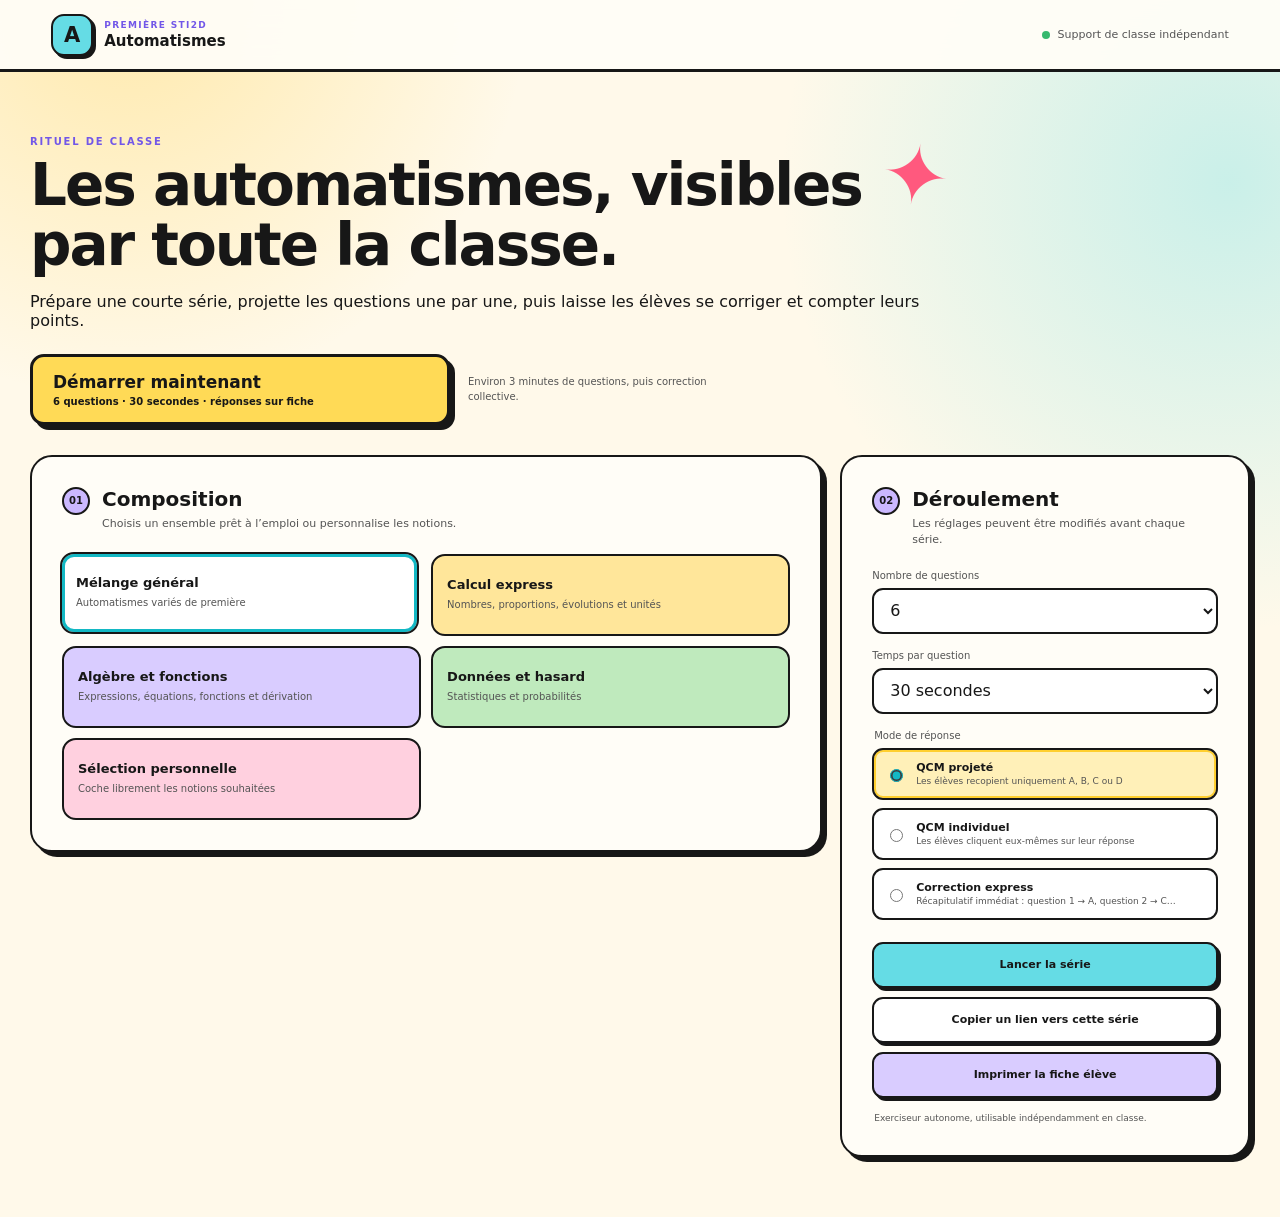
==== commit e35653d2: "Diversifier les séries et ajouter la correction express" ====
--- a/index.html
+++ b/index.html
@@ -53,11 +53,12 @@
               <legend>Mode de réponse</legend>
               <label><input type="radio" name="answer-mode" value="projection" checked><span><b>QCM projeté</b><small>Les élèves recopient uniquement A, B, C ou D</small></span></label>
               <label><input type="radio" name="answer-mode" value="qcm"><span><b>QCM individuel</b><small>Les élèves cliquent eux-mêmes sur leur réponse</small></span></label>
+              <label><input type="radio" name="answer-mode" value="summary"><span><b>Correction express</b><small>Récapitulatif immédiat : question 1 → A, question 2 → C…</small></span></label>
             </fieldset>
             <div class="setup-actions">
               <button id="start-series" class="primary-button" type="button">Lancer la série</button>
               <button id="copy-series-link" class="secondary-button" type="button">Copier un lien vers cette série</button>
-              <a class="sheet-button" href="fiche.html" target="_blank" rel="noopener">Imprimer la fiche élève</a>
+              <a id="sheet-link" class="sheet-button" href="fiche.html" target="_blank" rel="noopener">Imprimer la fiche élève</a>
             </div>
             <p class="private-note">Exerciseur autonome, utilisable indépendamment en classe.</p>
           </aside>
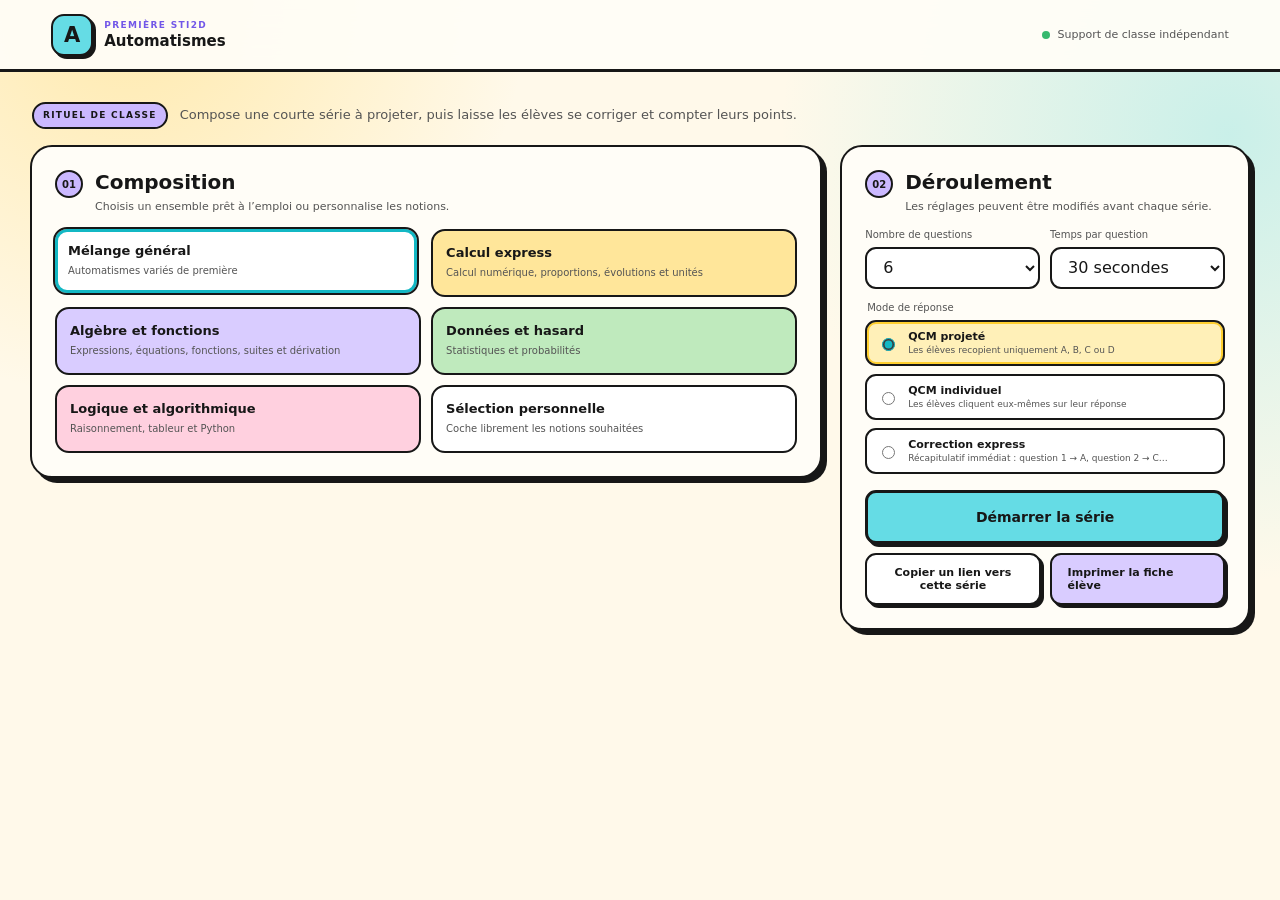
==== commit 16724cc9: "Compacter la page d'accueil" ====
--- a/index.html
+++ b/index.html
@@ -6,7 +6,7 @@
     <meta name="theme-color" content="#fffaf0">
     <meta name="robots" content="noindex, nofollow, noarchive">
     <title>Automatismes STI2D</title>
-    <link rel="stylesheet" href="styles.css?v=2">
+    <link rel="stylesheet" href="styles.css?v=3">
   </head>
   <body>
     <div class="ambient ambient-a"></div>
@@ -19,14 +19,9 @@
 
     <main class="shell">
       <section id="setup-screen" class="screen setup-screen">
-        <div class="hero">
-          <p class="eyebrow">Rituel de classe</p>
-          <h1>Les automatismes, visibles par toute la classe.</h1>
-          <p>Prépare une courte série, projette les questions une par une, puis laisse les élèves se corriger et compter leurs points.</p>
-          <div class="quick-launch">
-            <button id="quick-start" class="quick-button" type="button"><span>Démarrer maintenant</span><strong>6 questions · 30 secondes · réponses sur fiche</strong></button>
-            <small>Environ 3 minutes de questions, puis correction collective.</small>
-          </div>
+        <div class="setup-intro">
+          <h1 class="visually-hidden">Préparer une série d'automatismes</h1>
+          <p><span>Rituel de classe</span>Compose une courte série à projeter, puis laisse les élèves se corriger et compter leurs points.</p>
         </div>
 
         <div class="setup-grid">
@@ -34,9 +29,10 @@
             <div class="panel-title"><span>01</span><div><h2>Composition</h2><p>Choisis un ensemble prêt à l’emploi ou personnalise les notions.</p></div></div>
             <div id="preset-list" class="preset-list" role="radiogroup" aria-label="Type de série">
               <button type="button" class="preset active" data-preset="mixed" role="radio" aria-checked="true"><strong>Mélange général</strong><span>Automatismes variés de première</span></button>
-              <button type="button" class="preset" data-preset="calculation" role="radio" aria-checked="false"><strong>Calcul express</strong><span>Nombres, proportions, évolutions et unités</span></button>
-              <button type="button" class="preset" data-preset="algebra" role="radio" aria-checked="false"><strong>Algèbre et fonctions</strong><span>Expressions, équations, fonctions et dérivation</span></button>
+              <button type="button" class="preset" data-preset="calculation" role="radio" aria-checked="false"><strong>Calcul express</strong><span>Calcul numérique, proportions, évolutions et unités</span></button>
+              <button type="button" class="preset" data-preset="algebra" role="radio" aria-checked="false"><strong>Algèbre et fonctions</strong><span>Expressions, équations, fonctions, suites et dérivation</span></button>
               <button type="button" class="preset" data-preset="data" role="radio" aria-checked="false"><strong>Données et hasard</strong><span>Statistiques et probabilités</span></button>
+              <button type="button" class="preset" data-preset="logic-algorithmics" role="radio" aria-checked="false"><strong>Logique et algorithmique</strong><span>Raisonnement, tableur et Python</span></button>
               <button type="button" class="preset" data-preset="custom" role="radio" aria-checked="false"><strong>Sélection personnelle</strong><span>Coche librement les notions souhaitées</span></button>
             </div>
             <div id="skill-picker" class="skill-picker" hidden>
@@ -47,8 +43,10 @@
 
           <aside class="panel settings-panel">
             <div class="panel-title"><span>02</span><div><h2>Déroulement</h2><p>Les réglages peuvent être modifiés avant chaque série.</p></div></div>
-            <label class="field"><span>Nombre de questions</span><select id="question-count"><option>4</option><option selected>6</option><option>8</option><option>10</option><option>12</option></select></label>
-            <label class="field"><span>Temps par question</span><select id="question-duration"><option value="15">15 secondes</option><option value="20">20 secondes</option><option value="30" selected>30 secondes</option><option value="45">45 secondes</option><option value="60">1 minute</option><option value="0">Sans chronomètre</option></select></label>
+            <div class="settings-fields">
+              <label class="field"><span>Nombre de questions</span><select id="question-count"><option>4</option><option selected>6</option><option>8</option><option>10</option><option>12</option></select></label>
+              <label class="field"><span>Temps par question</span><select id="question-duration"><option value="15">15 secondes</option><option value="20">20 secondes</option><option value="30" selected>30 secondes</option><option value="45">45 secondes</option><option value="60">1 minute</option><option value="0">Sans chronomètre</option></select></label>
+            </div>
             <fieldset class="mode-field">
               <legend>Mode de réponse</legend>
               <label><input type="radio" name="answer-mode" value="projection" checked><span><b>QCM projeté</b><small>Les élèves recopient uniquement A, B, C ou D</small></span></label>
@@ -56,11 +54,10 @@
               <label><input type="radio" name="answer-mode" value="summary"><span><b>Correction express</b><small>Récapitulatif immédiat : question 1 → A, question 2 → C…</small></span></label>
             </fieldset>
             <div class="setup-actions">
-              <button id="start-series" class="primary-button" type="button">Lancer la série</button>
+              <button id="start-series" class="primary-button" type="button">Démarrer la série</button>
               <button id="copy-series-link" class="secondary-button" type="button">Copier un lien vers cette série</button>
               <a id="sheet-link" class="sheet-button" href="fiche.html" target="_blank" rel="noopener">Imprimer la fiche élève</a>
             </div>
-            <p class="private-note">Exerciseur autonome, utilisable indépendamment en classe.</p>
           </aside>
         </div>
       </section>
@@ -115,7 +112,7 @@
     </dialog>
     <div id="toast" class="toast" role="status" aria-live="polite"></div>
 
-    <script src="question-engine.js?v=31"></script>
-    <script src="app.js?v=2"></script>
+    <script src="question-engine.js?v=32"></script>
+    <script src="app.js?v=3"></script>
   </body>
 </html>
--- a/styles.css
+++ b/styles.css
@@ -38,11 +38,14 @@
 .brand strong { margin-top: 2px; font-size: 15px; }
 .privacy { display: flex; align-items: center; gap: 8px; color: var(--muted); font-size: 11px; }
 .privacy span { width: 8px; height: 8px; border-radius: 50%; background: var(--green); box-shadow: 0 0 12px rgba(120,230,163,.65); }
-.shell { width: min(1220px, calc(100% - 32px)); margin: 0 auto; padding: clamp(28px,5vw,64px) 0 60px; }
-.hero { max-width: 820px; margin-bottom: 30px; }
+.shell { width: min(1220px, calc(100% - 32px)); margin: 0 auto; padding: clamp(18px,2.5vw,30px) 0 40px; }
+.visually-hidden { position: absolute; width: 1px; height: 1px; padding: 0; overflow: hidden; clip: rect(0,0,0,0); white-space: nowrap; border: 0; }
+.setup-intro { margin: 0 2px 16px; }
+.setup-intro p { display: flex; align-items: center; gap: 12px; margin: 0; color: var(--muted); font-size: 13px; line-height: 1.45; }
+.setup-intro p > span { flex: 0 0 auto; padding: 5px 9px; border: 1px solid var(--line-bright); border-radius: 999px; color: var(--violet); font-size: 9px; font-weight: 900; letter-spacing: .14em; text-transform: uppercase; }
 .eyebrow { margin: 0; color: var(--violet); font-size: 10px; font-weight: 900; letter-spacing: .18em; text-transform: uppercase; }
-.hero h1, .review-hero h1 { margin: 8px 0 12px; font-size: clamp(30px,5vw,58px); line-height: 1.04; letter-spacing: -.035em; }
-.hero > p:last-child, .review-hero > div > p:last-child { max-width: 700px; margin: 0; color: var(--muted); font-size: 15px; line-height: 1.65; }
+.review-hero h1 { margin: 8px 0 12px; font-size: clamp(30px,5vw,58px); line-height: 1.04; letter-spacing: -.035em; }
+.review-hero > div > p:last-child { max-width: 700px; margin: 0; color: var(--muted); font-size: 15px; line-height: 1.65; }
 .setup-grid { display: grid; grid-template-columns: minmax(0,1.45fr) minmax(310px,.75fr); gap: 18px; align-items: start; }
 .panel, .question-panel, .review-item { border: 1px solid var(--line); border-radius: 22px; background: var(--panel); box-shadow: var(--shadow); }
 .panel { padding: clamp(20px,3vw,30px); }
@@ -68,6 +71,7 @@
 .skill-option:has(input:checked) { color: var(--text); border-color: rgba(102,228,231,.36); }
 .skill-option input { accent-color: var(--cyan); }
 .field { display: grid; gap: 7px; margin-bottom: 16px; }
+.settings-fields { display: grid; grid-template-columns: 1fr 1fr; gap: 10px; }
 .field > span, .mode-field legend { color: var(--muted); font-size: 10px; }
 select { width: 100%; min-height: 46px; padding: 10px 34px 10px 12px; border: 1px solid var(--line-bright); border-radius: 11px; color: var(--text); background: #092231; }
 .mode-field { display: grid; gap: 8px; margin: 0; padding: 0; border: 0; }
@@ -78,6 +82,14 @@
 .mode-field b { font-size: 11px; }
 .mode-field small { margin-top: 2px; color: var(--muted); font-size: 9px; }
 .setup-actions { display: grid; gap: 9px; margin-top: 22px; }
+.setup-screen .panel { padding: clamp(16px,2vw,23px); }
+.setup-screen .panel-title { margin-bottom: 14px; }
+.setup-screen .preset { min-height: 68px; padding: 11px 13px; }
+.settings-panel .field { margin-bottom: 13px; }
+.settings-panel select { min-height: 42px; padding-block: 8px; }
+.settings-panel .mode-field label { min-height: 46px; padding: 7px 10px; }
+.settings-panel .setup-actions { grid-template-columns: 1fr 1fr; margin-top: 16px; }
+.settings-panel .setup-actions .primary-button { grid-column: 1 / -1; min-height: 54px; border-width: 3px; font-size: 14px; }
 .primary-button, .secondary-button, .ghost-button { min-height: 46px; padding: 11px 16px; border-radius: 11px; font-size: 11px; font-weight: 900; }
 .primary-button { border: 1px solid var(--cyan); color: #052129; background: linear-gradient(135deg,#7bf4ec,#61c9ed); }
 .secondary-button { border: 1px solid var(--line-bright); color: var(--cyan); background: rgba(102,228,231,.05); }
@@ -96,14 +108,15 @@
 .timer.urgent { background: radial-gradient(circle at center,#09202d 59%,transparent 61%), conic-gradient(var(--danger) calc(var(--timer-progress) * 1turn),rgba(136,205,222,.13) 0); }
 .timer strong { font-size: 22px; font-variant-numeric: tabular-nums; }
 .timer small { margin-left: 2px; color: var(--muted); font-size: 9px; }
-#question-text { max-width: 850px; min-height: 110px; margin: 42px auto 34px; font-size: clamp(24px,4vw,42px); line-height: 1.32; text-align: center; }
-.answer-zone { display: grid; grid-template-columns: 1fr 1fr; gap: 11px; max-width: 820px; margin: 0 auto; }
-.answer-card { display: grid; grid-template-columns: auto 1fr; gap: 13px; align-items: center; min-height: 72px; padding: 12px 15px; border: 1px solid var(--line-bright); border-radius: 13px; color: var(--text); background: rgba(7,30,42,.78); font-size: 16px; font-weight: 750; text-align: left; }
+#question-text { max-width: 1100px; min-height: 110px; margin: 42px auto 34px; font-size: clamp(24px,4vw,42px); line-height: 1.32; text-align: center; text-wrap: balance; white-space: pre-line; }
+.answer-zone { display: grid; grid-template-columns: 1fr 1fr; gap: 11px; max-width: 1100px; margin: 0 auto; }
+.answer-card { display: grid; grid-template-columns: auto minmax(0,1fr); gap: 13px; align-items: center; min-width: 0; min-height: 72px; padding: 12px 15px; overflow: hidden; border: 1px solid var(--line-bright); border-radius: 13px; color: var(--text); background: rgba(7,30,42,.78); font-size: 16px; font-weight: 750; text-align: left; }
 .answer-button { width: 100%; }
 .answer-button:hover { border-color: var(--cyan); }
 .answer-button.selected { border-color: var(--cyan); color: var(--cyan); background: rgba(102,228,231,.12); box-shadow: inset 0 0 0 1px rgba(102,228,231,.18); }
 .answer-letter { display: grid; place-items: center; width: 42px; height: 42px; border: 2px solid currentColor; border-radius: 50%; font-size: 19px; font-weight: 950; }
-.answer-text { min-width: 0; }
+.answer-text { min-width: 0; white-space: nowrap; }
+.long-answer { max-width: 100%; white-space: normal; font-size: .78em; line-height: 1.15; overflow-wrap: break-word; }
 .projected-answer { cursor: default; }
 .projection-note { grid-column: 1 / -1; padding: 19px; border: 1px dashed var(--line-bright); border-radius: 13px; color: var(--muted); text-align: center; font-size: 12px; }
 .question-actions { display: flex; justify-content: space-between; gap: 12px; align-items: center; margin-top: 34px; }
@@ -112,7 +125,7 @@
 .question-visual table { width: 100%; border-collapse: collapse; text-align: center; }
 .question-visual th, .question-visual td { padding: 9px; border: 1px solid rgba(136,205,222,.25); }
 .question-visual th { color: #d59bff; background: rgba(102,228,231,.055); }
-.variation-svg, .question-plot { display: block; width: 100%; max-height: 250px; border: 1px solid var(--line); border-radius: 14px; background: rgba(4,20,29,.78); }
+.variation-svg, .question-plot { display: block; width: 100%; max-height: none; border: 1px solid var(--line); border-radius: 14px; background: rgba(4,20,29,.78); }
 .variation-svg text { font: 700 15px Inter,ui-sans-serif,system-ui,sans-serif; text-anchor: middle; }
 .variation-svg .variation-grid { fill: none; stroke: rgba(136,205,222,.42); stroke-width: 1.5; }
 .variation-svg .variation-axis { fill: #d59bff; }
@@ -145,7 +158,7 @@
 .review-status { color: var(--green); }
 .review-item.wrong .review-status { color: var(--danger); }
 .review-item.unanswered .review-status { color: var(--amber); }
-.review-question { margin: 32px 0; font-size: clamp(28px,4.5vw,52px); line-height: 1.3; text-align: center; }
+.review-question { margin: 32px 0; font-size: clamp(28px,4.5vw,52px); line-height: 1.3; text-align: center; white-space: pre-line; }
 .review-answer { display: grid; gap: 7px; padding: 20px; border-radius: 12px; background: rgba(120,230,163,.07); font-size: clamp(16px,2vw,23px); line-height: 1.5; text-align: center; }
 .review-answer .student { color: var(--muted); }
 .review-answer-letter { display: inline-grid; place-items: center; width: 1.7em; height: 1.7em; margin-inline: .18em; border: 2px solid currentColor; border-radius: 50%; line-height: 1; vertical-align: middle; }
@@ -157,10 +170,10 @@
 .review-nav button:disabled { opacity: .35; cursor: default; box-shadow: none; }
 .projection-summary { padding: clamp(24px,4vw,46px); border: 3px solid #171717; border-radius: 18px; background: #fff; box-shadow: 5px 5px 0 #171717; text-align: center; }
 .projection-summary h2 { margin: 7px 0 28px; font-size: clamp(28px,4vw,46px); }
-.projection-summary-list { display: grid; grid-template-columns: repeat(auto-fit,minmax(210px,1fr)); gap: 14px; }
-.projection-summary-item { display: grid; grid-template-columns: 1fr auto auto; gap: 13px; align-items: center; min-height: 76px; padding: 13px 18px; border: 2px solid #171717; border-radius: 13px; background: #fff7ce; font-size: clamp(17px,2vw,24px); text-align: left; }
+.projection-summary-list { display: grid; grid-template-columns: repeat(3,minmax(0,1fr)); gap: 14px; }
+.projection-summary-item { display: grid; grid-template-columns: minmax(0,1fr) auto auto; gap: 13px; align-items: center; min-width: 0; min-height: 76px; padding: 13px 18px; overflow: hidden; border: 2px solid #171717; border-radius: 13px; background: #fff7ce; font-size: clamp(17px,2vw,24px); text-align: left; }
 .projection-summary-item b { font-size: 1.25em; }
-.projection-summary-item strong { display: grid; place-items: center; width: 2em; height: 2em; border: 2px solid #171717; border-radius: 50%; color: #176b3a; background: #bfeabd; font-size: 1.05em; }
+.projection-summary-item strong { display: grid; place-items: center; flex: 0 0 auto; width: 2em; height: 2em; justify-self: end; border: 2px solid #171717; border-radius: 50%; color: #176b3a; background: #bfeabd; font-size: 1.05em; }
 .projection-summary > button { margin-top: 25px; }
 .review-actions { display: flex; justify-content: flex-end; gap: 10px; margin-top: 22px; }
 dialog { padding: 0; border: 0; color: var(--text); background: transparent; }
@@ -172,8 +185,9 @@
 .toast { position: fixed; z-index: 50; right: 20px; bottom: 20px; max-width: min(390px,calc(100% - 40px)); padding: 12px 15px; border: 1px solid var(--line-bright); border-radius: 11px; background: #0b2a3a; box-shadow: var(--shadow); font-size: 11px; opacity: 0; pointer-events: none; transform: translateY(12px); transition: .2s ease; }
 .toast.show { opacity: 1; transform: translateY(0); }
 .math-inline { display: inline-block; white-space: nowrap; }
+.math-set-operator { display: inline-block; margin-inline: .08em; font-family: "Cambria Math", "STIX Two Math", "Times New Roman", serif; font-size: 1.08em; font-weight: 600; line-height: .8; vertical-align: -.04em; }
 .math-inline-fraction { display: inline-flex; align-items: center; vertical-align: baseline; }
-.math-sub, .math-sup { font-family: inherit; font-size: .65em; line-height: 0; }
+.math-sub, .math-sup { font-family: inherit; font-size: .65em; line-height: 0; letter-spacing: -.08em; }
 .math-sub { vertical-align: -.34em; }
 .math-sup { vertical-align: .52em; }
 .math-vector { position: relative; display: inline-block; min-width: .72em; padding-top: .32em; vertical-align: -.04em; font-style: italic; line-height: 1; text-align: center; }
@@ -191,6 +205,7 @@
 .math-radical-sign::before { content: ""; position: absolute; inset: 0; background: currentColor; -webkit-clip-path: polygon(0 50%,10% 45%,29% 76%,49% 0,100% 0,100% 11%,58% 11%,38% 94%,27% 94%,5% 59%); clip-path: polygon(0 50%,10% 45%,29% 76%,49% 0,100% 0,100% 11%,58% 11%,38% 94%,27% 94%,5% 59%); }
 .math-radicand { min-width: .62em; margin-left: 0; padding: .025em .1em 0 .06em; border-top: .11em solid currentColor; line-height: .96; }
 @media (max-width: 800px) {
+  .projection-summary-list { grid-template-columns: repeat(2,minmax(0,1fr)); }
   .setup-grid { grid-template-columns: 1fr; }
   .settings-panel { order: -1; }
   .series-head { grid-template-columns: 1fr auto; }
@@ -198,13 +213,20 @@
   .question-panel { min-height: 0; }
   .review-hero { align-items: center; }
 }
+@media (min-width: 801px) and (max-width: 1050px) {
+  .settings-fields { grid-template-columns: 1fr; }
+}
 @media (max-width: 560px) {
   .topbar { min-height: 64px; padding-inline: 14px; }
   .privacy { font-size: 0; }
   .privacy span { display: block; }
   .shell { width: min(100% - 20px,540px); padding-top: 25px; }
-  .hero h1 { font-size: 34px; }
+  .setup-intro p { align-items: flex-start; flex-direction: column; gap: 8px; }
+  .settings-fields, .settings-panel .setup-actions { grid-template-columns: 1fr; }
+  .settings-panel .setup-actions .primary-button { grid-column: auto; }
   .preset-list, .skill-list, .answer-zone { grid-template-columns: 1fr; }
+  .answer-text { white-space: normal; }
+  .projection-summary-list { grid-template-columns: 1fr; }
   .answer-card { min-height: 64px; padding: 9px 11px; }
   .answer-letter { width: 36px; height: 36px; font-size: 16px; }
   .question-panel { padding: 17px 13px; }
@@ -252,16 +274,9 @@
 .brand-mark { border: 2px solid #171717; color: #171717; background: #65dce5; box-shadow: 3px 3px 0 #171717; }
 .brand small { color: #7257e8; }
 .privacy span { background: #37b96e; box-shadow: none; }
-.hero { position: relative; max-width: 920px; }
-.hero::after { content: "✦"; position: absolute; top: -8px; right: 0; color: #ff597e; font-size: clamp(42px,7vw,82px); transform: rotate(9deg); }
-.hero h1 { max-width: 840px; color: #171717; }
 .eyebrow { color: #7257e8; }
-.quick-launch { display: flex; flex-wrap: wrap; gap: 12px 18px; align-items: center; margin-top: 24px; }
-.quick-button { display: grid; gap: 4px; min-width: min(100%,420px); padding: 15px 20px; border: 3px solid #171717; border-radius: 14px; color: #171717; background: #ffda56; box-shadow: 5px 5px 0 #171717; text-align: left; }
-.quick-button span { font-size: 17px; font-weight: 900; }
-.quick-button strong { font-size: 10px; }
-.quick-button:hover { transform: translate(2px,2px); box-shadow: 3px 3px 0 #171717; }
-.quick-launch small { max-width: 250px; color: #545454; font-size: 10px; line-height: 1.5; }
+.setup-intro p { color: #545454; }
+.setup-intro p > span { border: 2px solid #171717; color: #171717; background: #cbb8ff; }
 .panel, .question-panel, .review-item { border: 2px solid #171717; background: #fffdf7; box-shadow: 5px 5px 0 #171717; }
 .panel-title > span { display: grid; place-items: center; flex: 0 0 28px; width: 28px; height: 28px; border: 2px solid #171717; border-radius: 50%; color: #171717; background: #cbb8ff; }
 .preset { border: 2px solid #171717; color: #171717; background: #fff; }
@@ -292,7 +307,7 @@
 .timer { background: radial-gradient(circle at center,#fff 57%,transparent 59%), conic-gradient(#13b8c4 calc(var(--timer-progress) * 1turn),#e8e2d7 0); box-shadow: 0 0 0 2px #171717; }
 .timer.warning { background: radial-gradient(circle at center,#fff 57%,transparent 59%), conic-gradient(#f3a51b calc(var(--timer-progress) * 1turn),#e8e2d7 0); }
 .timer.urgent { background: radial-gradient(circle at center,#fff 57%,transparent 59%), conic-gradient(#dc3f67 calc(var(--timer-progress) * 1turn),#e8e2d7 0); }
-#question-text { color: #111; font-size: clamp(30px,5vw,58px); }
+#question-text { max-width: 1250px; color: #111; font-size: clamp(30px,5vw,58px); text-wrap: balance; }
 .answer-card { border: 3px solid #171717; color: #171717; background: #fff; box-shadow: 3px 3px 0 #171717; font-size: clamp(18px,2vw,25px); }
 .answer-card:nth-child(1) { background: #c7f1f3; }
 .answer-card:nth-child(2) { background: #ffe69a; }
@@ -303,6 +318,9 @@
 .question-visual table { background: #fff; }
 .question-visual th, .question-visual td { border: 2px solid #171717; }
 .question-visual th { color: #171717; background: #d9ccff; }
+.variation-svg .variation-grid { stroke: #8fa9b5; stroke-width: 2; }
+.variation-svg .variation-x { fill: #52636b; }
+.variation-svg .variation-axis { fill: #8d55c9; }
 .variation-svg, .question-plot { border: 2px solid #171717; background: #fff; }
 .code-panel { border: 2px solid #171717; color: #171717; background: #f6f2e9; }
 .mini-bars { border: 2px solid #171717; background: #fff; }
@@ -319,7 +337,5 @@
 .dialog-card { border: 3px solid #171717; color: #171717; background: #fff; box-shadow: 6px 6px 0 #171717; }
 .toast { border: 2px solid #171717; color: #171717; background: #ffda56; box-shadow: 4px 4px 0 #171717; }
 @media (max-width: 560px) {
-  .hero::after { display: none; }
-  .quick-button { width: 100%; }
   #question-text { font-size: 32px; }
 }
